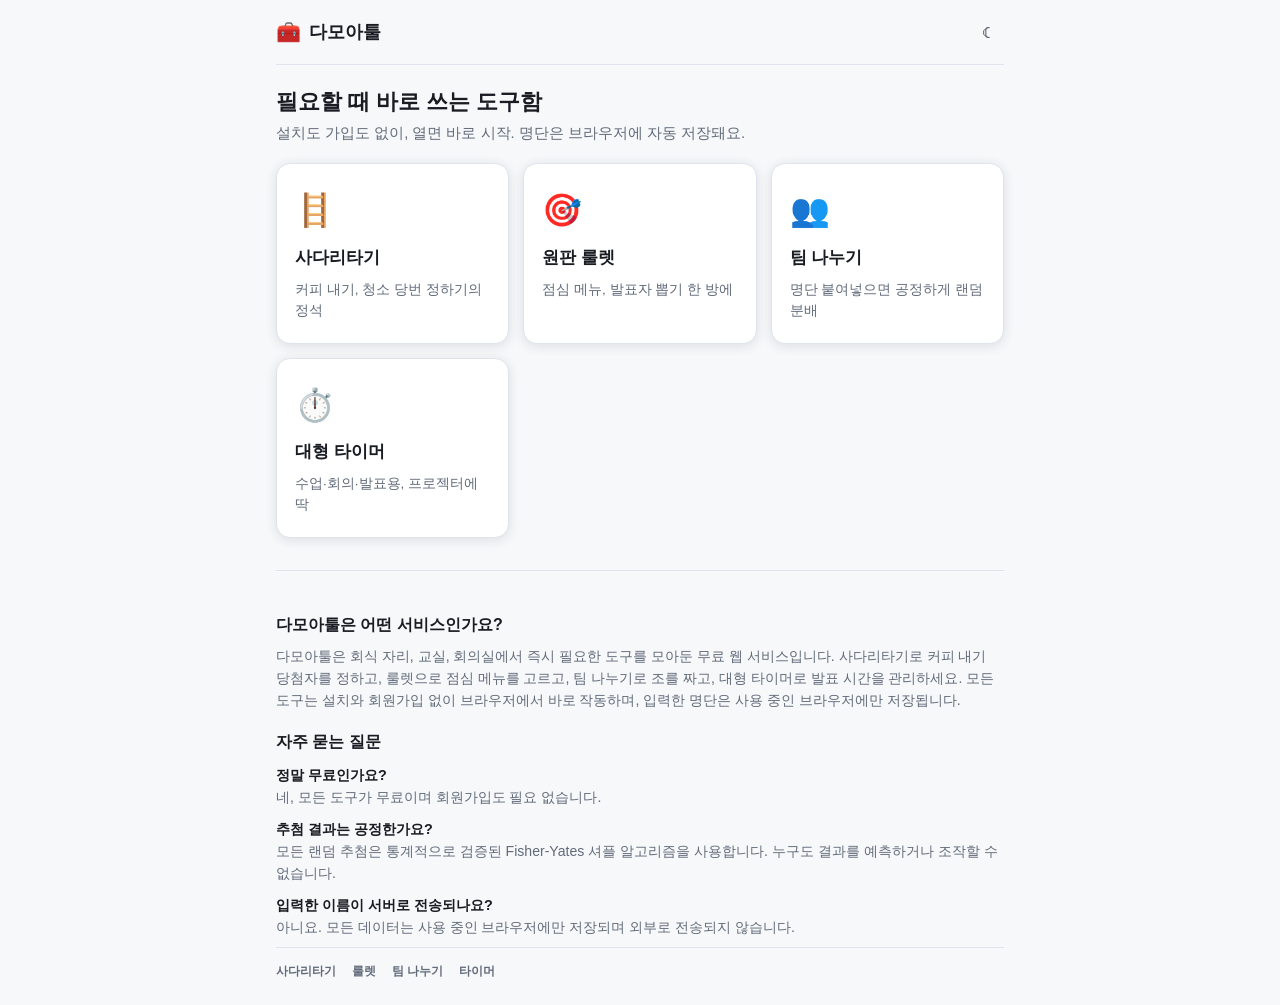
==== index.html @ 2675ae5f "feat: 다모아툴 — 사다리·룰렛·팀나누기·타이머 초기 릴리스 - 사다리타기: 순열 보장 알고리즘(1000회 검증), 경로 애니메이션, 시드 기반 결과 URL 공유 - 원판 룰렛" ====
<!doctype html>
<html lang="ko">
<head>
  <meta charset="utf-8" />
  <meta name="viewport" content="width=device-width, initial-scale=1" />
  <title>다모아툴 — 사다리타기 · 룰렛 · 팀 나누기 · 타이머</title>
  <meta name="description" content="회식·수업·회의에서 바로 쓰는 무료 웹 도구 모음. 사다리타기, 점심 메뉴 룰렛, 팀 나누기, 대형 타이머 — 설치 없이 3초 만에 시작하세요." />
  <link rel="canonical" href="https://maestro24.github.io/damoatool/" />
  <meta property="og:title" content="다모아툴 — 사다리·룰렛·팀나누기·타이머" />
  <meta property="og:description" content="회식·수업·회의 필수 도구 모음. 설치 없이 바로 사용." />
  <meta property="og:type" content="website" />
  <meta property="og:url" content="https://maestro24.github.io/damoatool/" />
  <meta property="og:locale" content="ko_KR" />
  <meta name="theme-color" content="#101216" media="(prefers-color-scheme: dark)" />
  <meta name="theme-color" content="#f7f8fa" media="(prefers-color-scheme: light)" />
  <link rel="icon" href="data:image/svg+xml,<svg xmlns='http://www.w3.org/2000/svg' viewBox='0 0 100 100'><defs><linearGradient id='g' x1='0' y1='0' x2='0' y2='1'><stop offset='0' stop-color='%23FF8B5E'/><stop offset='1' stop-color='%23E2552B'/></linearGradient></defs><rect width='100' height='100' rx='18' fill='url(%23g)'/><rect x='22' y='22' width='24' height='24' rx='6' fill='white' opacity='.95'/><rect x='54' y='22' width='24' height='24' rx='12' fill='white' opacity='.8'/><rect x='22' y='54' width='24' height='24' rx='6' fill='white' opacity='.6'/><rect x='54' y='54' width='24' height='24' rx='6' fill='white' opacity='.95'/></svg>" />
  <script type="application/ld+json">
  {
    "@context": "https://schema.org",
    "@type": "WebSite",
    "url": "https://maestro24.github.io/damoatool/",
    "name": "다모아툴",
    "description": "사다리타기, 룰렛, 팀 나누기, 타이머 — 무료 웹 도구 모음",
    "inLanguage": "ko"
  }
  </script>
  <link rel="stylesheet" href="css/style.css" />
</head>
<body>
  <div id="app">
    <header class="header">
      <a class="brand" href="index.html"><span class="mark">🧰</span>다모아툴</a>
      <nav class="nav">
        <button class="icon-btn" id="btn-theme" aria-label="테마 전환">☾</button>
      </nav>
    </header>

    <main class="main">
      <div>
        <h1 class="page-title">필요할 때 바로 쓰는 도구함</h1>
        <p class="page-desc">설치도 가입도 없이, 열면 바로 시작. 명단은 브라우저에 자동 저장돼요.</p>
      </div>

      <div class="tool-grid">
        <a class="tool-card" href="ladder.html">
          <span class="icon">🪜</span>
          <span class="name">사다리타기</span>
          <span class="desc">커피 내기, 청소 당번 정하기의 정석</span>
        </a>
        <a class="tool-card" href="roulette.html">
          <span class="icon">🎯</span>
          <span class="name">원판 룰렛</span>
          <span class="desc">점심 메뉴, 발표자 뽑기 한 방에</span>
        </a>
        <a class="tool-card" href="team.html">
          <span class="icon">👥</span>
          <span class="name">팀 나누기</span>
          <span class="desc">명단 붙여넣으면 공정하게 랜덤 분배</span>
        </a>
        <a class="tool-card" href="timer.html">
          <span class="icon">⏱️</span>
          <span class="name">대형 타이머</span>
          <span class="desc">수업·회의·발표용, 프로젝터에 딱</span>
        </a>
      </div>
    </main>

    <section class="seo-content" aria-label="다모아툴 소개">
      <h2>다모아툴은 어떤 서비스인가요?</h2>
      <p>다모아툴은 회식 자리, 교실, 회의실에서 즉시 필요한 도구를 모아둔 무료 웹 서비스입니다. 사다리타기로 커피 내기 당첨자를 정하고, 룰렛으로 점심 메뉴를 고르고, 팀 나누기로 조를 짜고, 대형 타이머로 발표 시간을 관리하세요. 모든 도구는 설치와 회원가입 없이 브라우저에서 바로 작동하며, 입력한 명단은 사용 중인 브라우저에만 저장됩니다.</p>
      <h2>자주 묻는 질문</h2>
      <dl>
        <dt>정말 무료인가요?</dt>
        <dd>네, 모든 도구가 무료이며 회원가입도 필요 없습니다.</dd>
        <dt>추첨 결과는 공정한가요?</dt>
        <dd>모든 랜덤 추첨은 통계적으로 검증된 Fisher-Yates 셔플 알고리즘을 사용합니다. 누구도 결과를 예측하거나 조작할 수 없습니다.</dd>
        <dt>입력한 이름이 서버로 전송되나요?</dt>
        <dd>아니요. 모든 데이터는 사용 중인 브라우저에만 저장되며 외부로 전송되지 않습니다.</dd>
      </dl>
    </section>

    <footer class="footer">
      <a href="ladder.html">사다리타기</a>
      <a href="roulette.html">룰렛</a>
      <a href="team.html">팀 나누기</a>
      <a href="timer.html">타이머</a>
    </footer>
  </div>
  <script type="module">
    import { initTheme } from './js/common.js';
    initTheme();
  </script>
</body>
</html>
---- css/style.css ----
/* 다모아툴 — 공용 디자인 시스템. 도구 페이지는 이 파일만 사용 */
:root {
  --bg: #101216;
  --bg-card: #191c23;
  --bg-elev: #232833;
  --text: #f0f2f6;
  --text-dim: #98a1b0;
  --border: #2b313f;
  --accent: #ff7847;        /* 코랄 — 도구별 포인트는 --tool-accent 로 덮어씀 */
  --tool-accent: var(--accent);
  --ok: #34c179;
  --radius: 14px;
  --shadow: rgba(0, 0, 0, 0.4);
}
:root[data-theme='light'] {
  --bg: #f7f8fa;
  --bg-card: #ffffff;
  --bg-elev: #eef1f5;
  --text: #191c22;
  --text-dim: #626b7a;
  --border: #dfe4ec;
  --shadow: rgba(20, 30, 50, 0.12);
}

* { box-sizing: border-box; margin: 0; padding: 0; }
body {
  background: var(--bg);
  color: var(--text);
  font-family: -apple-system, BlinkMacSystemFont, 'Apple SD Gothic Neo', 'Malgun Gothic', 'Noto Sans KR', sans-serif;
  -webkit-font-smoothing: antialiased;
  line-height: 1.55;
  transition: background 0.25s;
}
#app { max-width: 760px; margin: 0 auto; padding: 0 16px; min-height: 100dvh; display: flex; flex-direction: column; }
button, input, textarea, select { font-family: inherit; }
a { color: var(--tool-accent); text-decoration: none; }

/* ── 헤더 ── */
.header { display: flex; align-items: center; justify-content: space-between; padding: 14px 0; border-bottom: 1px solid var(--border); }
.brand { display: flex; align-items: center; gap: 8px; font-weight: 900; font-size: 1.15rem; color: var(--text); }
.brand .mark { font-size: 1.25rem; }
.nav { display: flex; align-items: center; gap: 2px; }
.icon-btn {
  background: none; border: none; color: var(--text-dim);
  font-size: 1.1rem; width: 36px; height: 36px; border-radius: 8px; cursor: pointer;
  transition: background 0.15s, color 0.15s;
}
.icon-btn:hover { background: var(--bg-elev); color: var(--text); }

/* ── 메인 공통 ── */
.main { flex: 1; padding: 20px 0 32px; display: flex; flex-direction: column; gap: 18px; }
.main > * { animation: sec-in 0.35s ease backwards; }
.main > *:nth-child(2) { animation-delay: 0.07s; }
.main > *:nth-child(3) { animation-delay: 0.14s; }
@keyframes sec-in { from { opacity: 0; transform: translateY(10px); } }

.card {
  background: var(--bg-card);
  border: 1px solid var(--border);
  border-radius: var(--radius);
  padding: 20px;
  box-shadow: 0 2px 12px var(--shadow);
}
.page-title { font-size: 1.35rem; font-weight: 900; display: flex; align-items: center; gap: 10px; }
.page-desc { color: var(--text-dim); font-size: 0.92rem; margin-top: 4px; }

/* ── 폼 요소 ── */
.field label { font-size: 0.8rem; font-weight: 700; color: var(--text-dim); display: block; margin-bottom: 6px; }
.input, textarea.input {
  background: var(--bg-elev);
  border: 1px solid var(--border);
  border-radius: 10px;
  color: var(--text);
  font-size: 1rem;
  padding: 11px 13px;
  width: 100%;
  outline: none;
  transition: border-color 0.15s;
  resize: vertical;
}
.input:focus { border-color: var(--tool-accent); }

.btn {
  display: inline-flex; align-items: center; justify-content: center; gap: 8px;
  background: var(--tool-accent); color: #fff;
  border: none; border-radius: 10px;
  font-size: 1.02rem; font-weight: 800;
  padding: 13px 22px; cursor: pointer;
  transition: filter 0.15s, transform 0.08s;
  box-shadow: 0 3px 0 rgba(0, 0, 0, 0.25);
}
.btn:hover { filter: brightness(1.08); }
.btn:active { transform: translateY(2px); box-shadow: none; }
.btn:disabled { opacity: 0.45; cursor: not-allowed; }
.btn-ghost {
  background: var(--bg-elev); color: var(--text); box-shadow: none;
  border: 1px solid var(--border);
}
.btn-row { display: flex; gap: 10px; flex-wrap: wrap; }

/* 칩(프리셋/참가자) */
.chips { display: flex; flex-wrap: wrap; gap: 8px; }
.chip-btn {
  background: var(--bg-elev); color: var(--text);
  border: 1px solid var(--border); border-radius: 999px;
  font-size: 0.88rem; font-weight: 700; padding: 7px 14px; cursor: pointer;
  transition: border-color 0.15s, background 0.15s;
}
.chip-btn:hover { border-color: var(--tool-accent); }
.chip-btn.on { background: var(--tool-accent); color: #fff; border-color: var(--tool-accent); }

/* 결과 영역 */
.result-box {
  background: var(--bg-elev);
  border-radius: 12px;
  padding: 18px;
  text-align: center;
}
.result-big { font-size: 2rem; font-weight: 900; }

/* ── 허브 그리드 ── */
.tool-grid { display: grid; grid-template-columns: repeat(auto-fill, minmax(210px, 1fr)); gap: 14px; }
.tool-card {
  background: var(--bg-card);
  border: 1px solid var(--border);
  border-radius: var(--radius);
  padding: 22px 18px;
  display: flex; flex-direction: column; gap: 8px;
  color: var(--text);
  box-shadow: 0 2px 12px var(--shadow);
  transition: transform 0.15s ease, border-color 0.15s;
}
.tool-card:hover { transform: translateY(-3px); border-color: var(--tool-accent); }
.tool-card .icon { font-size: 2rem; }
.tool-card .name { font-weight: 900; font-size: 1.08rem; }
.tool-card .desc { font-size: 0.85rem; color: var(--text-dim); }

/* ── SEO 텍스트 섹션 ── */
.seo-content { border-top: 1px solid var(--border); padding: 24px 0 8px; }
.seo-content h2 { font-size: 1rem; margin: 18px 0 8px; }
.seo-content p, .seo-content li, .seo-content dd { font-size: 0.88rem; color: var(--text-dim); }
.seo-content dt { font-weight: 800; font-size: 0.9rem; margin-top: 10px; color: var(--text); }
.seo-content ol, .seo-content ul { padding-left: 20px; }

/* ── 푸터 ── */
.footer { border-top: 1px solid var(--border); padding: 14px 0 24px; font-size: 0.78rem; color: var(--text-dim); display: flex; flex-wrap: wrap; gap: 6px 16px; }
.footer a { color: var(--text-dim); font-weight: 700; }
.footer a:hover { color: var(--tool-accent); }

/* ── 토스트 ── */
.toast-wrap { position: fixed; top: 14px; left: 50%; transform: translateX(-50%); z-index: 100; display: flex; flex-direction: column; gap: 8px; pointer-events: none; }
.toast {
  background: var(--text); color: var(--bg);
  font-weight: 800; font-size: 0.9rem;
  padding: 11px 18px; border-radius: 9px;
  box-shadow: 0 4px 14px var(--shadow);
  animation: toast-in 0.18s cubic-bezier(0.2, 0.9, 0.3, 1.3);
}
.toast.out { opacity: 0; transition: opacity 0.3s; }
@keyframes toast-in { from { opacity: 0; transform: translateY(-10px) scale(0.95); } }

/* ── 전체화면 모드 ── */
.fs-active .header, .fs-active .seo-content, .fs-active .footer { display: none; }
.fs-active .main { justify-content: center; }

@media (max-width: 480px) {
  .page-title { font-size: 1.15rem; }
  .btn { width: 100%; }
}
@media (prefers-reduced-motion: reduce) {
  *, *::before, *::after { animation-duration: 0.01ms !important; transition-duration: 0.01ms !important; }
}
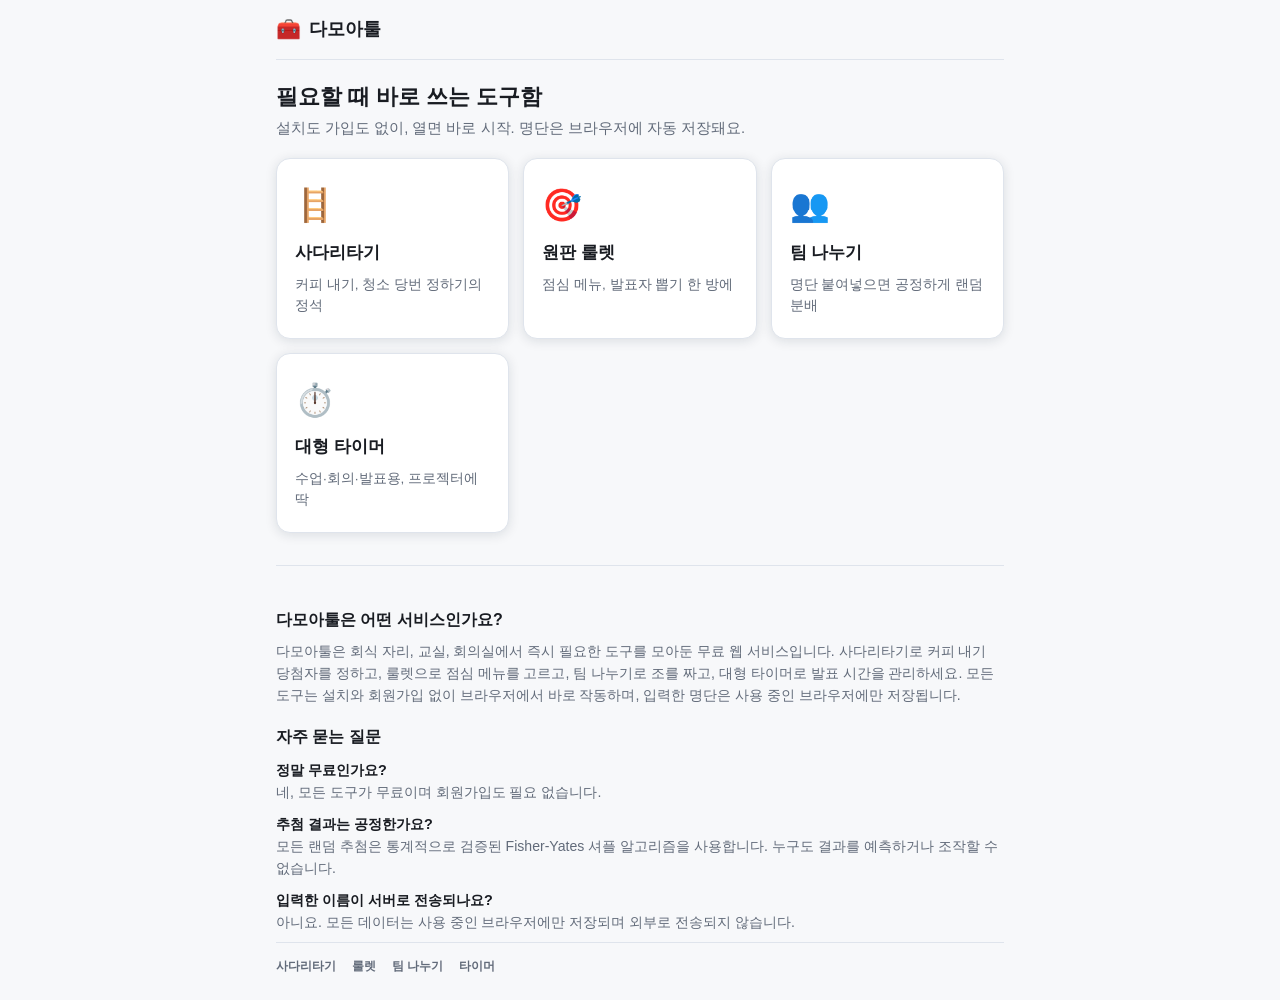
==== commit 0ecc4ae5: "feat: 다크모드 제거 — 라이트 테마 전용" ====
--- a/index.html
+++ b/index.html
@@ -11,8 +11,7 @@
   <meta property="og:type" content="website" />
   <meta property="og:url" content="https://maestro24.github.io/damoatool/" />
   <meta property="og:locale" content="ko_KR" />
-  <meta name="theme-color" content="#101216" media="(prefers-color-scheme: dark)" />
-  <meta name="theme-color" content="#f7f8fa" media="(prefers-color-scheme: light)" />
+  <meta name="theme-color" content="#f7f8fa" />
   <link rel="icon" href="data:image/svg+xml,<svg xmlns='http://www.w3.org/2000/svg' viewBox='0 0 100 100'><defs><linearGradient id='g' x1='0' y1='0' x2='0' y2='1'><stop offset='0' stop-color='%23FF8B5E'/><stop offset='1' stop-color='%23E2552B'/></linearGradient></defs><rect width='100' height='100' rx='18' fill='url(%23g)'/><rect x='22' y='22' width='24' height='24' rx='6' fill='white' opacity='.95'/><rect x='54' y='22' width='24' height='24' rx='12' fill='white' opacity='.8'/><rect x='22' y='54' width='24' height='24' rx='6' fill='white' opacity='.6'/><rect x='54' y='54' width='24' height='24' rx='6' fill='white' opacity='.95'/></svg>" />
   <script type="application/ld+json">
   {
@@ -31,7 +30,6 @@
     <header class="header">
       <a class="brand" href="index.html"><span class="mark">🧰</span>다모아툴</a>
       <nav class="nav">
-        <button class="icon-btn" id="btn-theme" aria-label="테마 전환">☾</button>
       </nav>
     </header>
 
@@ -86,9 +84,5 @@
       <a href="timer.html">타이머</a>
     </footer>
   </div>
-  <script type="module">
-    import { initTheme } from './js/common.js';
-    initTheme();
-  </script>
 </body>
 </html>
--- a/css/style.css
+++ b/css/style.css
@@ -1,24 +1,15 @@
-/* 다모아툴 — 공용 디자인 시스템. 도구 페이지는 이 파일만 사용 */
+/* 다모아툴 — 공용 디자인 시스템 (라이트 전용). 도구 페이지는 이 파일만 사용 */
 :root {
-  --bg: #101216;
-  --bg-card: #191c23;
-  --bg-elev: #232833;
-  --text: #f0f2f6;
-  --text-dim: #98a1b0;
-  --border: #2b313f;
-  --accent: #ff7847;        /* 코랄 — 도구별 포인트는 --tool-accent 로 덮어씀 */
-  --tool-accent: var(--accent);
-  --ok: #34c179;
-  --radius: 14px;
-  --shadow: rgba(0, 0, 0, 0.4);
-}
-:root[data-theme='light'] {
   --bg: #f7f8fa;
   --bg-card: #ffffff;
   --bg-elev: #eef1f5;
   --text: #191c22;
   --text-dim: #626b7a;
   --border: #dfe4ec;
+  --accent: #ff7847;        /* 코랄 — 도구별 포인트는 --tool-accent 로 덮어씀 */
+  --tool-accent: var(--accent);
+  --ok: #34c179;
+  --radius: 14px;
   --shadow: rgba(20, 30, 50, 0.12);
 }
 
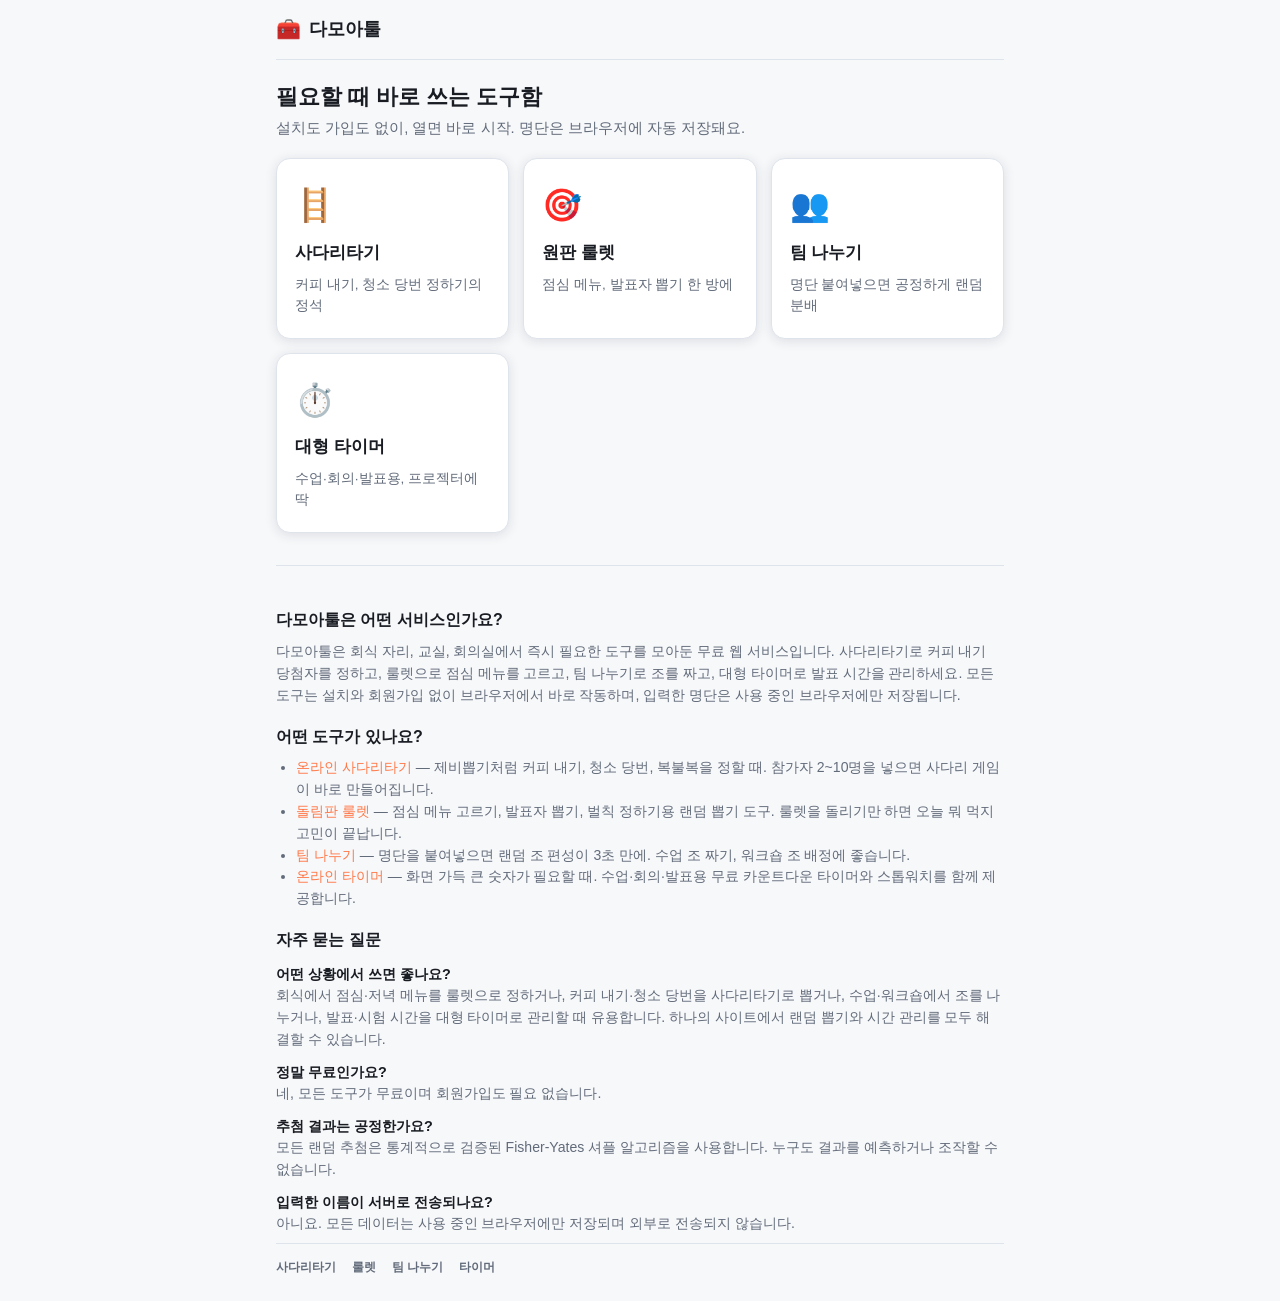
==== commit 5c4389c6: "seo: 한국어 롱테일 키워드 확장 + 네이버 Yeti 허용" ====
--- a/index.html
+++ b/index.html
@@ -2,6 +2,15 @@
 <html lang="ko">
 <head>
   <meta charset="utf-8" />
+<!-- Google Analytics (GA4) -->
+<script async src="https://www.googletagmanager.com/gtag/js?id=G-2P73L29BH7"></script>
+<script>
+  window.dataLayer = window.dataLayer || [];
+  function gtag(){dataLayer.push(arguments);}
+  gtag('js', new Date());
+  gtag('config', 'G-2P73L29BH7');
+</script>
+
   <meta name="viewport" content="width=device-width, initial-scale=1" />
   <title>다모아툴 — 사다리타기 · 룰렛 · 팀 나누기 · 타이머</title>
   <meta name="description" content="회식·수업·회의에서 바로 쓰는 무료 웹 도구 모음. 사다리타기, 점심 메뉴 룰렛, 팀 나누기, 대형 타이머 — 설치 없이 3초 만에 시작하세요." />
@@ -10,17 +19,58 @@
   <meta property="og:description" content="회식·수업·회의 필수 도구 모음. 설치 없이 바로 사용." />
   <meta property="og:type" content="website" />
   <meta property="og:url" content="https://maestro24.github.io/damoatool/" />
+  <meta property="og:image" content="https://maestro24.github.io/damoatool/assets/og-image.png" />
   <meta property="og:locale" content="ko_KR" />
+  <meta name="twitter:card" content="summary_large_image" />
+  <meta name="twitter:title" content="다모아툴 — 사다리·룰렛·팀나누기·타이머" />
+  <meta name="twitter:description" content="회식·수업·회의 필수 도구 모음. 설치 없이 바로 사용." />
+  <meta name="twitter:image" content="https://maestro24.github.io/damoatool/assets/og-image.png" />
   <meta name="theme-color" content="#f7f8fa" />
   <link rel="icon" href="data:image/svg+xml,<svg xmlns='http://www.w3.org/2000/svg' viewBox='0 0 100 100'><defs><linearGradient id='g' x1='0' y1='0' x2='0' y2='1'><stop offset='0' stop-color='%23FF8B5E'/><stop offset='1' stop-color='%23E2552B'/></linearGradient></defs><rect width='100' height='100' rx='18' fill='url(%23g)'/><rect x='22' y='22' width='24' height='24' rx='6' fill='white' opacity='.95'/><rect x='54' y='22' width='24' height='24' rx='12' fill='white' opacity='.8'/><rect x='22' y='54' width='24' height='24' rx='6' fill='white' opacity='.6'/><rect x='54' y='54' width='24' height='24' rx='6' fill='white' opacity='.95'/></svg>" />
   <script type="application/ld+json">
   {
     "@context": "https://schema.org",
-    "@type": "WebSite",
-    "url": "https://maestro24.github.io/damoatool/",
-    "name": "다모아툴",
-    "description": "사다리타기, 룰렛, 팀 나누기, 타이머 — 무료 웹 도구 모음",
-    "inLanguage": "ko"
+    "@graph": [
+      {
+        "@type": "WebSite",
+        "@id": "https://maestro24.github.io/damoatool/#website",
+        "url": "https://maestro24.github.io/damoatool/",
+        "name": "다모아툴",
+        "description": "사다리타기, 룰렛, 팀 나누기, 타이머 — 무료 웹 도구 모음",
+        "inLanguage": "ko"
+      },
+      {
+        "@type": "FAQPage",
+        "@id": "https://maestro24.github.io/damoatool/#faq",
+        "mainEntity": [
+          {
+            "@type": "Question",
+            "name": "어떤 상황에서 쓰면 좋나요?",
+            "acceptedAnswer": { "@type": "Answer", "text": "회식에서 점심·저녁 메뉴를 룰렛으로 정하거나, 커피 내기·청소 당번을 사다리타기로 뽑거나, 수업·워크숍에서 조를 나누거나, 발표·시험 시간을 대형 타이머로 관리할 때 유용합니다. 하나의 사이트에서 랜덤 뽑기와 시간 관리를 모두 해결할 수 있습니다." }
+          },
+          {
+            "@type": "Question",
+            "name": "다모아툴은 어떤 서비스인가요?",
+            "acceptedAnswer": { "@type": "Answer", "text": "다모아툴은 회식 자리, 교실, 회의실에서 즉시 필요한 도구를 모아둔 무료 웹 서비스입니다. 사다리타기로 당첨자를 정하고, 룰렛으로 점심 메뉴를 고르고, 팀 나누기로 조를 짜고, 대형 타이머로 발표 시간을 관리하세요. 모든 도구는 설치와 회원가입 없이 브라우저에서 바로 작동합니다." }
+          },
+          {
+            "@type": "Question",
+            "name": "정말 무료인가요?",
+            "acceptedAnswer": { "@type": "Answer", "text": "네, 모든 도구가 무료이며 회원가입도 필요 없습니다." }
+          },
+          {
+            "@type": "Question",
+            "name": "추첨 결과는 공정한가요?",
+            "acceptedAnswer": { "@type": "Answer", "text": "모든 랜덤 추첨은 통계적으로 검증된 Fisher-Yates 셔플 알고리즘을 사용합니다. 누구도 결과를 예측하거나 조작할 수 없습니다." }
+          },
+          {
+            "@type": "Question",
+            "name": "입력한 이름이 서버로 전송되나요?",
+            "acceptedAnswer": { "@type": "Answer", "text": "아니요. 모든 데이터는 사용 중인 브라우저에만 저장되며 외부로 전송되지 않습니다." }
+          }
+        ]
+      }
+    ]
   }
   </script>
   <link rel="stylesheet" href="css/style.css" />
@@ -66,8 +116,17 @@
     <section class="seo-content" aria-label="다모아툴 소개">
       <h2>다모아툴은 어떤 서비스인가요?</h2>
       <p>다모아툴은 회식 자리, 교실, 회의실에서 즉시 필요한 도구를 모아둔 무료 웹 서비스입니다. 사다리타기로 커피 내기 당첨자를 정하고, 룰렛으로 점심 메뉴를 고르고, 팀 나누기로 조를 짜고, 대형 타이머로 발표 시간을 관리하세요. 모든 도구는 설치와 회원가입 없이 브라우저에서 바로 작동하며, 입력한 명단은 사용 중인 브라우저에만 저장됩니다.</p>
+      <h2>어떤 도구가 있나요?</h2>
+      <ul>
+        <li><a href="ladder.html">온라인 사다리타기</a> — 제비뽑기처럼 커피 내기, 청소 당번, 복불복을 정할 때. 참가자 2~10명을 넣으면 사다리 게임이 바로 만들어집니다.</li>
+        <li><a href="roulette.html">돌림판 룰렛</a> — 점심 메뉴 고르기, 발표자 뽑기, 벌칙 정하기용 랜덤 뽑기 도구. 룰렛을 돌리기만 하면 오늘 뭐 먹지 고민이 끝납니다.</li>
+        <li><a href="team.html">팀 나누기</a> — 명단을 붙여넣으면 랜덤 조 편성이 3초 만에. 수업 조 짜기, 워크숍 조 배정에 좋습니다.</li>
+        <li><a href="timer.html">온라인 타이머</a> — 화면 가득 큰 숫자가 필요할 때. 수업·회의·발표용 무료 카운트다운 타이머와 스톱워치를 함께 제공합니다.</li>
+      </ul>
       <h2>자주 묻는 질문</h2>
       <dl>
+        <dt>어떤 상황에서 쓰면 좋나요?</dt>
+        <dd>회식에서 점심·저녁 메뉴를 룰렛으로 정하거나, 커피 내기·청소 당번을 사다리타기로 뽑거나, 수업·워크숍에서 조를 나누거나, 발표·시험 시간을 대형 타이머로 관리할 때 유용합니다. 하나의 사이트에서 랜덤 뽑기와 시간 관리를 모두 해결할 수 있습니다.</dd>
         <dt>정말 무료인가요?</dt>
         <dd>네, 모든 도구가 무료이며 회원가입도 필요 없습니다.</dd>
         <dt>추첨 결과는 공정한가요?</dt>
--- a/css/style.css
+++ b/css/style.css
@@ -161,3 +161,17 @@
 @media (prefers-reduced-motion: reduce) {
   *, *::before, *::after { animation-duration: 0.01ms !important; transition-duration: 0.01ms !important; }
 }
+
+/* ── 쿠팡 파트너스 슬롯 ── */
+.promo { margin: 16px 0; text-align: center; }
+.promo-label { font-size: 0.68rem; color: var(--text-dim); font-weight: 800; letter-spacing: 0.05em; }
+.promo a { font-weight: 800; display: inline-block; margin: 4px 0; }
+.promo-disclosure { font-size: 0.72rem; color: var(--text-dim); margin-top: 6px; line-height: 1.5; text-align: center; }
+.coupang-wrap { display: flex; justify-content: center; margin: 8px 0; min-height: 140px; max-width: 100%; overflow-x: hidden; }
+
+/* ── 쿠팡 사이드 레일 (넓은 화면 전용) ── */
+.side-rail { position: fixed; top: 90px; width: 160px; display: none; z-index: 5; }
+@media (min-width: 1160px) { .side-rail { display: block; } }
+.side-l { left: calc(50% - 564px); }
+.side-r { left: calc(50% + 404px); }
+.fs-active .side-rail { display: none !important; }
